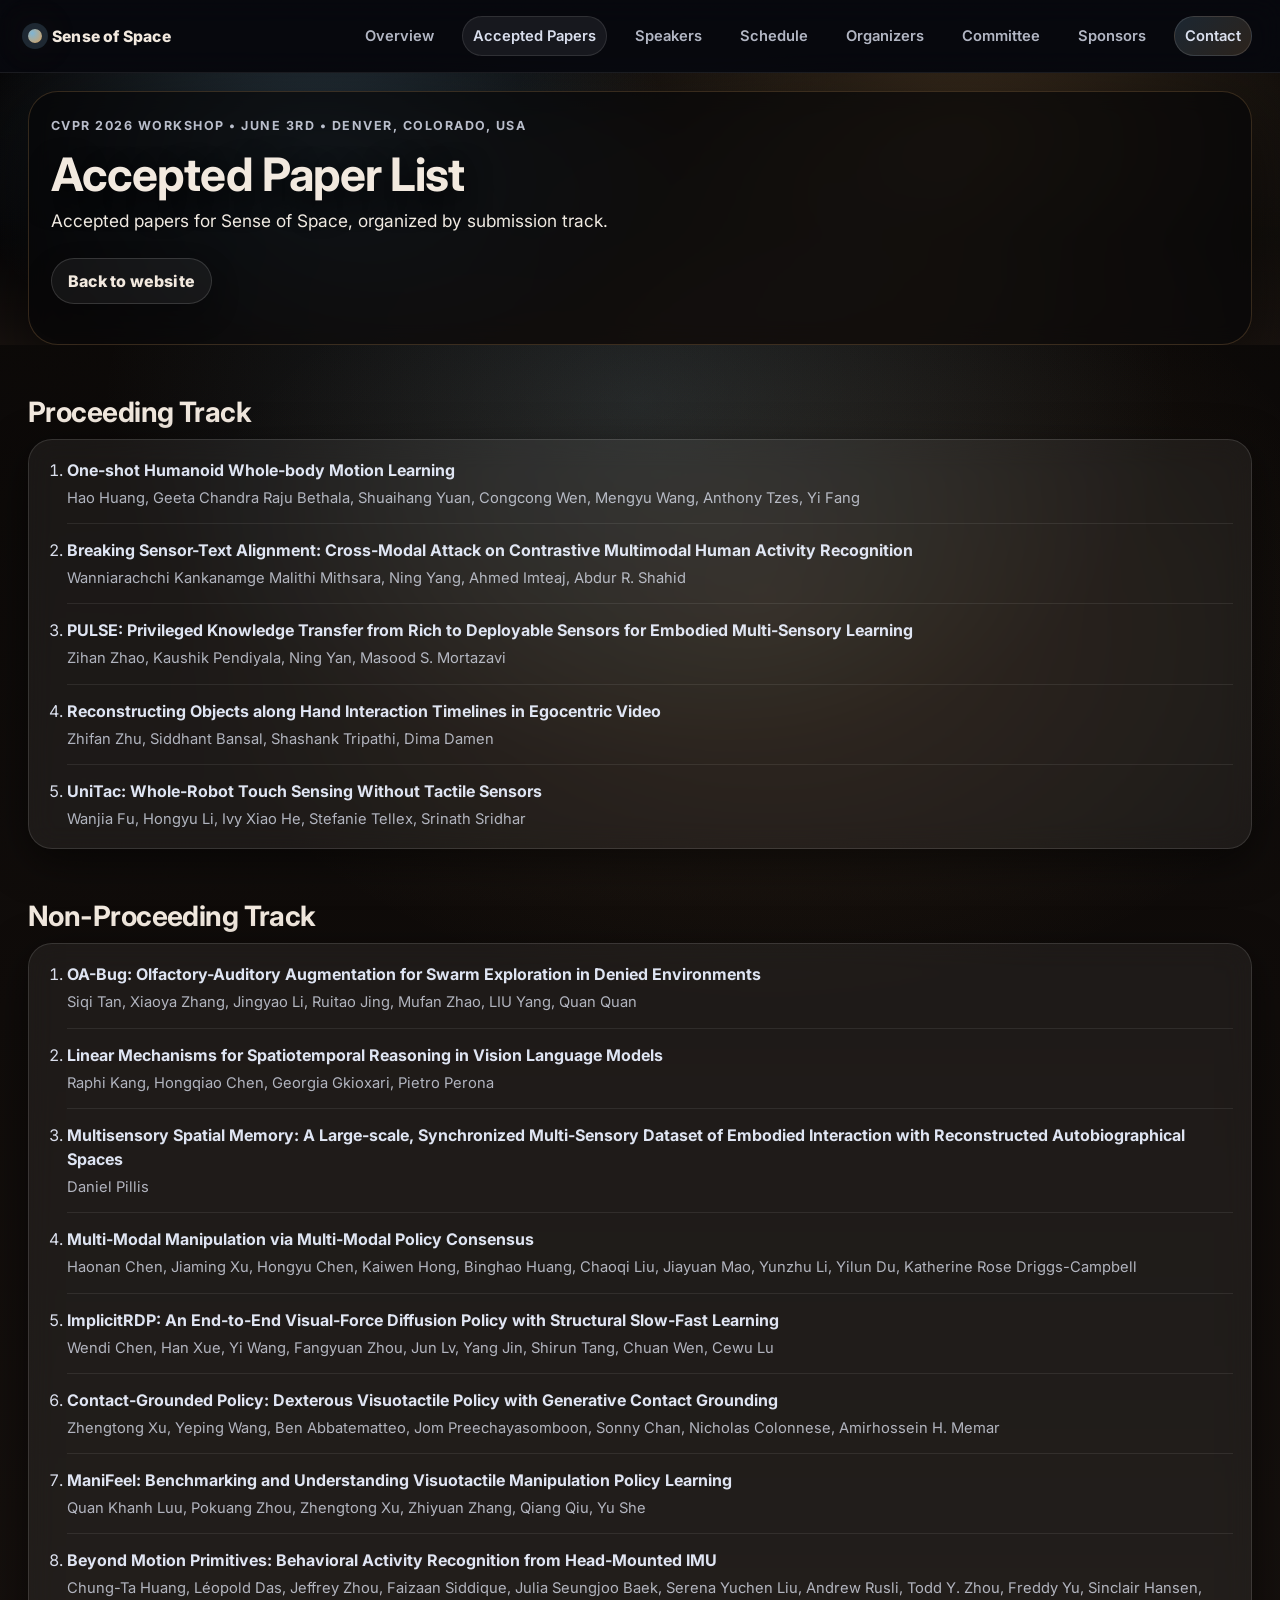
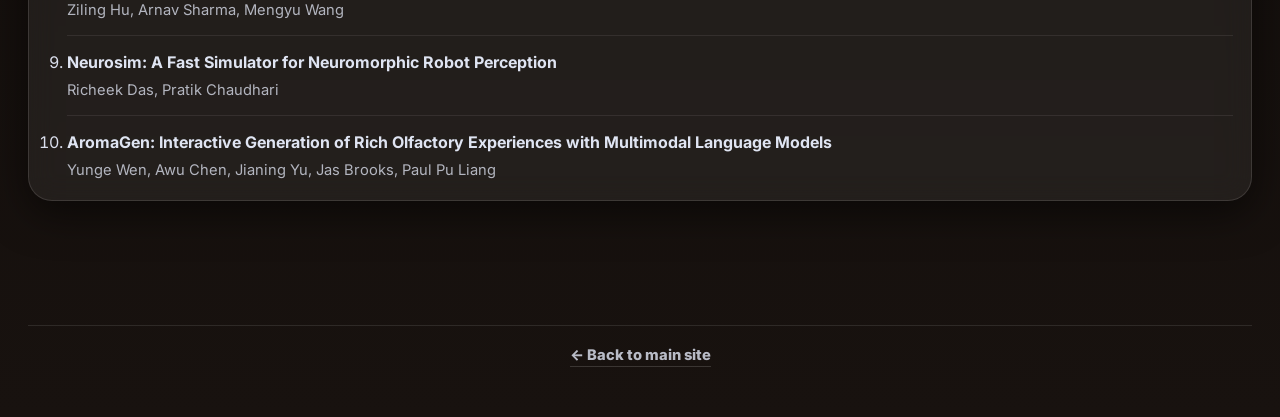
==== accepted-papers.html @ c2455184 "Update keynote; update schedule; update reviewer; update paper list; update sponsor" ====
<!doctype html>
<html lang="en">
<head>
  <meta charset="utf-8" />
  <meta name="viewport" content="width=device-width,initial-scale=1" />
  <title>Accepted Paper List | Sense of Space (CVPR 2026 Workshop)</title>
  <meta name="description" content="Accepted papers for Sense of Space — a CVPR 2026 workshop on multi-sensory modeling for embodied intelligence." />
  <link rel="icon" type="image/svg+xml" href="assets/favicon.svg" />
  <link rel="preconnect" href="https://fonts.googleapis.com">
  <link rel="preconnect" href="https://fonts.gstatic.com" crossorigin>
  <link href="https://fonts.googleapis.com/css2?family=Inter:wght@300;400;600;700;800&display=swap" rel="stylesheet">
  <link rel="stylesheet" href="style.css" />
</head>

<body>
  <div class="bg-grain" aria-hidden="true"></div>

  <header class="topbar">
    <nav class="nav container">
      <a class="brand" href="index.html" aria-label="Back to home">
        <span class="brand-mark" aria-hidden="true"></span>
        <span class="brand-text">Sense of Space</span>
      </a>

      <button class="nav-toggle" aria-label="Open menu" aria-expanded="false">
        <span></span><span></span><span></span>
      </button>

      <div class="nav-links" role="navigation" aria-label="Primary">
        <a href="index.html#abstract">Overview</a>
        <a href="accepted-papers.html" class="active">Accepted Papers</a>
        <a href="index.html#speakers">Speakers</a>
        <a href="index.html#schedule">Schedule</a>
        <a href="index.html#organizers">Organizers</a>
        <a href="index.html#committee">Committee</a>
        <a href="index.html#sponsors">Sponsors</a>
        <a href="index.html#contact" class="pill">Contact</a>
      </div>
    </nav>
  </header>

  <main>
    <section class="hero hero-small" aria-label="Accepted papers hero">
      <div class="hero-bg" aria-hidden="true"></div>
      <div class="hero-glow" aria-hidden="true"></div>

      <div class="container hero-inner">
        <div class="hero-copy">
          <p class="eyebrow">CVPR 2026 Workshop • June 3rd • Denver, Colorado, USA</p>
          <h1>Accepted Paper List</h1>
          <p class="lead">
            Accepted papers for Sense of Space, organized by submission track.
          </p>

          <div class="cta-row">
            <a class="btn ghost" href="index.html">Back to website</a>
          </div>
        </div>
      </div>
    </section>

    <section class="section">
      <div class="container">
        <div class="section-head">
          <h2>Proceeding Track</h2>
        </div>

        <div class="glass reveal">
          <ol class="paper-list">
            <li>
              <div class="paper-title">One-shot Humanoid Whole-body Motion Learning</div>
              <div class="paper-authors">Hao Huang, Geeta Chandra Raju Bethala, Shuaihang Yuan, Congcong Wen, Mengyu Wang, Anthony Tzes, Yi Fang</div>
            </li>
            <li>
              <div class="paper-title">Breaking Sensor-Text Alignment: Cross-Modal Attack on Contrastive Multimodal Human Activity Recognition</div>
              <div class="paper-authors">Wanniarachchi Kankanamge Malithi Mithsara, Ning Yang, Ahmed Imteaj, Abdur R. Shahid</div>
            </li>
            <li>
              <div class="paper-title">PULSE: Privileged Knowledge Transfer from Rich to Deployable Sensors for Embodied Multi-Sensory Learning</div>
              <div class="paper-authors">Zihan Zhao, Kaushik Pendiyala, Ning Yan, Masood S. Mortazavi</div>
            </li>
            <li>
              <div class="paper-title">Reconstructing Objects along Hand Interaction Timelines in Egocentric Video</div>
              <div class="paper-authors">Zhifan Zhu, Siddhant Bansal, Shashank Tripathi, Dima Damen</div>
            </li>
            <li>
              <div class="paper-title">UniTac: Whole-Robot Touch Sensing Without Tactile Sensors</div>
              <div class="paper-authors">Wanjia Fu, Hongyu Li, Ivy Xiao He, Stefanie Tellex, Srinath Sridhar</div>
            </li>
          </ol>
        </div>
      </div>
    </section>

    <section class="section" style="padding-top: 0;">
      <div class="container">
        <div class="section-head">
          <h2>Non-Proceeding Track</h2>
        </div>

        <div class="glass reveal">
          <ol class="paper-list">
            <li>
              <div class="paper-title">OA-Bug: Olfactory-Auditory Augmentation for Swarm Exploration in Denied Environments</div>
              <div class="paper-authors">Siqi Tan, Xiaoya Zhang, Jingyao Li, Ruitao Jing, Mufan Zhao, LIU Yang, Quan Quan</div>
            </li>
            <li>
              <div class="paper-title">Linear Mechanisms for Spatiotemporal Reasoning in Vision Language Models</div>
              <div class="paper-authors">Raphi Kang, Hongqiao Chen, Georgia Gkioxari, Pietro Perona</div>
            </li>
            <li>
              <div class="paper-title">Multisensory Spatial Memory: A Large-scale, Synchronized Multi-Sensory Dataset of Embodied Interaction with Reconstructed Autobiographical Spaces</div>
              <div class="paper-authors">Daniel Pillis</div>
            </li>
            <li>
              <div class="paper-title">Multi-Modal Manipulation via Multi-Modal Policy Consensus</div>
              <div class="paper-authors">Haonan Chen, Jiaming Xu, Hongyu Chen, Kaiwen Hong, Binghao Huang, Chaoqi Liu, Jiayuan Mao, Yunzhu Li, Yilun Du, Katherine Rose Driggs-Campbell</div>
            </li>
            <li>
              <div class="paper-title">ImplicitRDP: An End-to-End Visual-Force Diffusion Policy with Structural Slow-Fast Learning</div>
              <div class="paper-authors">Wendi Chen, Han Xue, Yi Wang, Fangyuan Zhou, Jun Lv, Yang Jin, Shirun Tang, Chuan Wen, Cewu Lu</div>
            </li>
            <li>
              <div class="paper-title">Contact-Grounded Policy: Dexterous Visuotactile Policy with Generative Contact Grounding</div>
              <div class="paper-authors">Zhengtong Xu, Yeping Wang, Ben Abbatematteo, Jom Preechayasomboon, Sonny Chan, Nicholas Colonnese, Amirhossein H. Memar</div>
            </li>
            <li>
              <div class="paper-title">ManiFeel: Benchmarking and Understanding Visuotactile Manipulation Policy Learning</div>
              <div class="paper-authors">Quan Khanh Luu, Pokuang Zhou, Zhengtong Xu, Zhiyuan Zhang, Qiang Qiu, Yu She</div>
            </li>
            <li>
              <div class="paper-title">Beyond Motion Primitives: Behavioral Activity Recognition from Head-Mounted IMU</div>
              <div class="paper-authors">Chung-Ta Huang, Léopold Das, Jeffrey Zhou, Faizaan Siddique, Julia Seungjoo Baek, Serena Yuchen Liu, Andrew Rusli, Todd Y. Zhou, Freddy Yu, Sinclair Hansen, Ziling Hu, Arnav Sharma, Mengyu Wang</div>
            </li>
            <li>
              <div class="paper-title">Neurosim: A Fast Simulator for Neuromorphic Robot Perception</div>
              <div class="paper-authors">Richeek Das, Pratik Chaudhari</div>
            </li>
            <li>
              <div class="paper-title">AromaGen: Interactive Generation of Rich Olfactory Experiences with Multimodal Language Models</div>
              <div class="paper-authors">Yunge Wen, Awu Chen, Jianing Yu, Jas Brooks, Paul Pu Liang</div>
            </li>
          </ol>
        </div>
      </div>
    </section>

    <section class="section">
      <div class="container">
        <div class="footer muted">
          <a class="mini-link" href="index.html">← Back to main site</a>
        </div>
      </div>
    </section>
  </main>

  <script src="script.js"></script>
</body>
</html>
---- style.css ----
:root{
  --bg0:#080605;
  --bg1:#18120f;
  --card:rgba(217,190,173,0.08);
  --card2:rgba(217,190,173,0.12);
  --stroke:rgba(217,190,173,0.16);
  --text:#f2e9df;
  --muted:#c6b2a1;
  --muted2:#a08774;
  --cyan:#7eb5d5;   /* steel-blue glow */
  --violet:#d6a15f; /* brass-gold */
  --pink:#c88e67;   /* copper */
  --shadow: 0 20px 70px rgba(0,0,0,0.62);
  --shadow2: 0 12px 40px rgba(0,0,0,0.52);
  --radius: 24px;
  --maxw: min(1200px, 96vw);
}

*{ box-sizing:border-box; }
html{ scroll-behavior:smooth; }
body{
  margin:0;
  font-family: Inter, ui-sans-serif, system-ui, -apple-system, Segoe UI, Roboto, Helvetica, Arial, "Apple Color Emoji","Segoe UI Emoji";
  color:var(--text);
  background: radial-gradient(1200px 800px at var(--mx, 50%) var(--my, 20%), rgba(126,181,213,0.14), transparent 45%),
              radial-gradient(1200px 800px at calc(var(--mx, 50%) + 10%) calc(var(--my, 20%) + 10%), rgba(214,161,95,0.12), transparent 50%),
              linear-gradient(180deg, var(--bg0), var(--bg1));
  overflow-x:hidden;
}

code{
  font-family: ui-monospace, SFMono-Regular, Menlo, Monaco, Consolas, "Liberation Mono", "Courier New", monospace;
  font-size: 0.95em;
  color: #c7d2fe;
}

a{ color:inherit; text-decoration:none; }
a:hover{ text-decoration:none; }

.container{
  max-width:min(1244px, calc(96vw + 44px));
  width:100%;
  margin:0 auto;
  padding: 0 10px;
  box-sizing: border-box;
}

.bg-grain{
  pointer-events:none;
  position:fixed;
  inset:0;
  opacity:0.14;
  mix-blend-mode: overlay;
  background-image:
    url("data:image/svg+xml,%3Csvg xmlns='http://www.w3.org/2000/svg' width='260' height='260'%3E%3Cfilter id='n'%3E%3CfeTurbulence type='fractalNoise' baseFrequency='.8' numOctaves='3' stitchTiles='stitch'/%3E%3C/filter%3E%3Crect width='260' height='260' filter='url(%23n)' opacity='.55'/%3E%3C/svg%3E");
  background-size: 260px 260px;
  z-index:0;
}

.topbar{
  position:sticky;
  top:0;
  z-index:50;
  backdrop-filter: blur(14px);
  -webkit-backdrop-filter: blur(14px);
  background: rgba(7,10,21,0.55);
  border-bottom:1px solid rgba(255,255,255,0.08);
}

.nav{
  display:flex;
  align-items:center;
  justify-content:space-between;
  height: 72px;
  gap: 16px;
}

.brand{
  display:flex;
  align-items:center;
  gap:10px;
  font-weight: 800;
  letter-spacing: 0.2px;
}

.brand-mark{
  width: 14px;
  height: 14px;
  border-radius: 999px;
  background: radial-gradient(circle at 30% 30%, var(--cyan), var(--violet));
  box-shadow: 0 0 0 6px rgba(126,181,213,0.18), 0 0 40px rgba(214,161,95,0.26);
}

.brand-text{
  font-size: 0.98rem;
}

.nav-links{
  display:flex;
  align-items:center;
  gap: 18px;
  font-weight: 600;
  font-size: 0.92rem;
  color: rgba(234,240,255,0.92);
}

.nav-links a{
  opacity:0.82;
  transition: opacity .2s ease, transform .2s ease;
  padding: 10px 10px;
  border-radius: 999px;
}

.nav-links a:hover{ opacity:1; transform: translateY(-1px); }

.nav-links a.active{
  opacity:1;
  background: rgba(255,255,255,0.07);
  border: 1px solid rgba(255,255,255,0.10);
}

.pill{
  background: linear-gradient(135deg, rgba(126,181,213,0.18), rgba(214,161,95,0.18));
  border: 1px solid rgba(255,255,255,0.12);
  opacity:1 !important;
}

.nav-toggle{
  display:none;
  width: 44px;
  height: 44px;
  border-radius: 14px;
  border: 1px solid rgba(255,255,255,0.10);
  background: rgba(255,255,255,0.05);
  backdrop-filter: blur(12px);
  -webkit-backdrop-filter: blur(12px);
  cursor:pointer;
  position:relative;
}
.nav-toggle span{
  position:absolute;
  left: 12px;
  right: 12px;
  height: 2px;
  background: rgba(234,240,255,0.85);
  border-radius: 2px;
  transition: transform .25s ease, top .25s ease, opacity .2s ease;
}
.nav-toggle span:nth-child(1){ top: 15px; }
.nav-toggle span:nth-child(2){ top: 21px; }
.nav-toggle span:nth-child(3){ top: 27px; }

.nav-open .nav-toggle span:nth-child(1){ top: 21px; transform: rotate(45deg); }
.nav-open .nav-toggle span:nth-child(2){ opacity:0; }
.nav-open .nav-toggle span:nth-child(3){ top: 21px; transform: rotate(-45deg); }

.hero{
  position:relative;
  display:flex;
  flex-direction:column;
  justify-content:flex-start;
  padding: 18px 0 0;
  overflow:hidden;
  z-index:1;
}

/*
  Teaser logic (rewritten):
  - Backdrop: blurred "cover" so the hero feels full-screen.
  - Foreground: contain so the FULL image is always visible (no cropping).
*/
.hero-backdrop{
  position:absolute;
  inset:-28px;
  background-image: url("assets/teaser.webp");
  background-size: cover;
  background-repeat: no-repeat;
  background-position: center;
  transform: scale(0.54);
  filter: blur(28px) saturate(1.06) contrast(1.06) brightness(0.72);
  opacity: 0.62;
  z-index:-4;
}

.hero::after{
  content:"";
  position:absolute;
  inset:0;
  background:
    linear-gradient(180deg, rgba(6,6,8,0.55), rgba(6,6,8,0.72) 60%, var(--bg1) 100%);
  z-index:-3;
}

.hero-glow{
  position:absolute;
  inset:0;
  background:
    radial-gradient(650px 420px at 25% 30%, rgba(126,181,213,0.30), transparent 55%),
    radial-gradient(750px 520px at 75% 25%, rgba(214,161,95,0.26), transparent 60%),
    radial-gradient(900px 650px at 50% 110%, rgba(200,142,103,0.16), transparent 50%);
  z-index:-2;
}

.hero-stage{
  flex: 0 1 auto;
  display:flex;
  align-items:flex-start;
  justify-content:center;
  padding: 0px 0 0px;
}

.hero-teaser{
  width: min(1200px, 96vw);
  height: auto;
  max-height: calc(100vh - 72px - 220px);
  object-fit: contain;
  display:block;
  border-radius: 18px;
  box-shadow:
    0 26px 84px rgba(0,0,0,0.55),
    0 0 0 1px rgba(255,255,255,0.10);
}

.hero-panel{
  flex: 0 0 auto;
  padding: 10px 10px;
}

.hero-copy{
  width:100%;
  margin: 0 auto;
  background: rgba(6,6,8,0.72);
  border: 1px solid rgba(214,161,95,0.22);
  border-radius: calc(var(--radius) + 6px);
  padding: 22px 22px;
  box-shadow: 0 24px 80px rgba(0,0,0,0.65);
  backdrop-filter: blur(10px);
  -webkit-backdrop-filter: blur(10px);
}

.hero-copy h1{ text-shadow: 0 10px 28px rgba(0,0,0,0.85); }
.hero-copy .lead{ color: rgba(245,239,231,0.98); }
.hero-copy .micro{ color: rgba(198,178,161,0.92); }

@media (max-width: 720px){
  .hero{ padding: 14px 0 22px; }
  .hero-teaser{
    height: auto;
    max-height: calc(100vh - 72px - 260px);
    border-radius: 14px;
  }
  .hero-copy{ padding: 18px 16px; }
}


.eyebrow{
  display:inline-flex;
  align-items:center;
  gap:10px;
  font-weight: 700;
  letter-spacing: 0.12em;
  text-transform: uppercase;
  font-size: 0.78rem;
  color: rgba(234,240,255,0.78);
  margin: 0 0 14px;
}
h1{
  margin:0 0 8px;
  font-size: clamp(2.1rem, 3.6vw, 3.2rem);
  line-height: 1.06;
  letter-spacing:-0.02em;
}
.subtitle{
  margin:0 0 14px;
  font-size: clamp(0.95rem, 1.8vw, 1.1rem);
  color: rgba(234,240,255,0.75);
  font-weight: 400;
  letter-spacing: 0.02em;
}
.lead{
  font-size: 1.08rem;
  line-height: 1.65;
  color: rgba(234,240,255,0.90);
  max-width: 100ch;
}
.lead strong{
  color: #ffffff;
  text-shadow: 0 0 30px rgba(126,181,213,0.18);
}

.cta-row{
  display:flex;
  gap: 12px;
  flex-wrap: wrap;
  margin: 22px 0 18px;
}

.btn{
  display:inline-flex;
  align-items:center;
  justify-content:center;
  padding: 12px 16px;
  border-radius: 999px;
  font-weight: 800;
  letter-spacing: 0.2px;
  border: 1px solid rgba(255,255,255,0.14);
  box-shadow: 0 12px 28px rgba(0,0,0,0.25);
  transition: transform .18s ease, box-shadow .18s ease, background .18s ease;
}
.btn:hover{ transform: translateY(-1px); box-shadow: 0 16px 40px rgba(0,0,0,0.32); }
.btn.primary{
  background: linear-gradient(135deg, rgba(126,181,213,0.24), rgba(214,161,95,0.22));
}
.btn.ghost{
  background: rgba(255,255,255,0.05);
}

.facts{
  display:grid;
  grid-template-columns: repeat(4, minmax(0,1fr));
  gap: 12px;
  margin-top: 18px;
}
.hero-facts{
  grid-template-columns: repeat(3, minmax(0,1fr));
  margin: 0 0 18px;
  max-width: 720px;
}
.fact{
  background: rgba(255,255,255,0.05);
  border: 1px solid rgba(255,255,255,0.10);
  border-radius: 18px;
  padding: 12px 12px;
  box-shadow: var(--shadow2);
}
.fact-k{
  font-size: 1.05rem;
  font-weight: 900;
}
.fact-v{
  font-size: 0.82rem;
  color: rgba(234,240,255,0.78);
  margin-top: 4px;
}

.hero-card{
  background: linear-gradient(180deg, rgba(255,255,255,0.08), rgba(255,255,255,0.05));
  border: 1px solid rgba(255,255,255,0.12);
  border-radius: var(--radius);
  padding: 18px 18px;
  box-shadow: var(--shadow);
  backdrop-filter: blur(14px);
  -webkit-backdrop-filter: blur(14px);
}
.hero-card h2{
  margin: 2px 0 10px;
  font-size: 1.2rem;
  letter-spacing:-0.01em;
}
.hero-card p{ margin: 0 0 12px; }

.checklist{
  list-style:none;
  padding:0;
  margin: 14px 0 16px;
  display:grid;
  gap: 10px;
}
.checklist li{
  position:relative;
  padding-left: 26px;
  color: rgba(234,240,255,0.88);
  line-height: 1.5;
}
.checklist li::before{
  content:"";
  position:absolute;
  left:0;
  top: 0.35em;
  width: 14px;
  height: 14px;
  border-radius: 6px;
  background: radial-gradient(circle at 30% 30%, var(--cyan), var(--violet));
  box-shadow: 0 0 0 5px rgba(126,181,213,0.14);
}

.paper-list{
  margin: 0;
  padding: 0 0 0 1.25rem;
}
.paper-list li{
  padding: 14px 0;
  border-bottom: 1px solid rgba(255,255,255,0.08);
  line-height: 1.5;
  color: rgba(234,240,255,0.92);
}
.paper-title{
  font-weight: 700;
  color: rgba(234,240,255,0.95);
}
.paper-authors{
  margin-top: 6px;
  font-size: 0.92rem;
  color: rgba(234,240,255,0.72);
  line-height: 1.45;
}
.paper-list li:last-child{
  border-bottom: 0;
  padding-bottom: 0;
}
.paper-list li:first-child{
  padding-top: 0;
}

.card-row{
  display:flex;
  gap: 14px;
  flex-wrap: wrap;
}
.mini-link{
  color: rgba(234,240,255,0.90);
  font-weight: 800;
  opacity:0.85;
  border-bottom: 1px solid rgba(255,255,255,0.18);
  padding-bottom: 2px;
}
.mini-link:hover{ opacity:1; }

.micro{
  margin-top: 14px;
  font-size: 0.88rem;
}
.muted{ color: var(--muted); }

.section{
  padding: 50px 0;
  position:relative;
  z-index:2;
}
.section:first-of-type{
  padding-top: 0px;
}
.section-head{
  display:flex;
  align-items:flex-end;
  justify-content:space-between;
  gap: 18px;
  margin-bottom: 10px;
}
.section-head h2{
  margin:0;
  font-size: 1.75rem;
  letter-spacing:-0.02em;
}
.section-head p{
  margin:0;
  max-width: 65ch;
  line-height: 1.6;
}

.grid-2{
  display:grid;
  grid-template-columns: 1fr 1fr;
  gap: 18px;
}

.grid-1{
  display:grid;
  grid-template-columns: 1fr;
  gap: 18px;
  width:100%;
  margin: 0 auto;
}

.glass{
  background: rgba(255,255,255,0.06);
  border: 1px solid rgba(255,255,255,0.12);
  border-radius: var(--radius);
  padding: 18px 18px;
  box-shadow: var(--shadow2);
  backdrop-filter: blur(14px);
  -webkit-backdrop-filter: blur(14px);
}

h3{
  margin: 2px 0 10px;
  font-size: 1.18rem;
  letter-spacing: -0.01em;
}
p{ margin: 0.5rem 0; line-height: 1.7; color: rgba(234,240,255,0.90); }

.bullets{
  margin: 10px 0 0;
  padding-left: 18px;
  color: rgba(234,240,255,0.90);
}
.bullets li{ margin: 10px 0; line-height: 1.55; }

.callout{
  margin-top: 14px;
  padding: 14px 14px;
  border-radius: var(--radius2);
  border: 1px solid rgba(255,255,255,0.12);
  background: linear-gradient(135deg, rgba(126,181,213,0.09), rgba(214,161,95,0.09));
}
.callout-title{
  font-weight: 900;
  letter-spacing:-0.01em;
}
.callout-body{ margin-top: 6px; color: rgba(234,240,255,0.88); line-height: 1.6; }

.announcement-box{
  background: linear-gradient(135deg, rgba(126,181,213,0.12), rgba(214,161,95,0.12));
  border: 1px solid rgba(255,255,255,0.18);
  border-radius: var(--radius);
  padding: 24px 28px;
  box-shadow: var(--shadow2);
  text-align: left;
}
.announcement-title{
  margin: 0 0 12px 0;
  font-size: 1.5rem;
  font-weight: 700;
  letter-spacing: -0.02em;
  color: var(--text);
  text-align: left;
}
.announcement-box .checklist li strong{
  color: var(--cyan);
  font-weight: 600;
}
.announcement-box .checklist li a{
  color: var(--cyan);
  text-decoration: underline;
  text-decoration-color: rgba(126,181,213,0.4);
  transition: text-decoration-color .2s ease;
}
.announcement-box .checklist li a:hover{
  text-decoration-color: var(--cyan);
}

.speaker-grid-wrap{
  display: flex;
  flex-direction: column;
  align-items: center;
  gap: 16px;
}
.speaker-grid{
  display: flex;
  flex-wrap: wrap;
  justify-content: center;
  gap: 16px;
  width: 100%;
}
.speaker-grid.speaker-grid-5{
  display: grid;
  grid-template-columns: repeat(5, 172px);
  justify-content: center;
  width: auto;
  max-width: 100%;
}
.person-card{
  background: rgba(255,255,255,0.06);
  border: 1px solid rgba(255,255,255,0.12);
  border-radius: var(--radius);
  padding: 16px 14px;
  box-shadow: var(--shadow2);
  transition: transform .2s ease, border-color .2s ease;
}
.person-card:hover{
  transform: translateY(-2px);
  border-color: rgba(126,181,213,0.22);
}

.avatar-wrap{ display:flex; justify-content:center; }
.avatar{
  width: 160px;
  height: 160px;
  object-fit: cover;
  border-radius: 999px;
  border: 1px solid rgba(255,255,255,0.14);
  box-shadow: 0 18px 50px rgba(0,0,0,0.35);
  background: rgba(255,255,255,0.05);
}

.speaker-grid .person-card{
  display: flex;
  flex-direction: column;
  align-items: center;
  justify-content: flex-start;
  width: 172px;
  min-height: 232px;
  box-sizing: border-box;
}
.speaker-grid .avatar-wrap{
  width: 148px;
  height: 148px;
  flex-shrink: 0;
  overflow: hidden;
  border-radius: 999px;
  border: 1px solid rgba(255,255,255,0.14);
  box-shadow: 0 18px 50px rgba(0,0,0,0.35);
  background: rgba(255,255,255,0.05);
}
.speaker-grid .avatar{
  width: 100%;
  height: 100%;
  max-width: none;
  border: 0;
  box-shadow: none;
  border-radius: 0;
  object-fit: cover;
  object-position: center 22%;
}
.speaker-grid .person-meta{
  margin-top: 10px;
  width: 100%;
  min-height: 2.8em;
  display: flex;
  align-items: flex-start;
  justify-content: center;
}
.speaker-grid .person-meta h3{
  margin: 0;
  font-size: 1rem;
  line-height: 1.35;
}

.person-meta{
  margin-top: 10px;
  text-align:center;
}
.person-meta h3{ margin: 6px 0 6px; font-size: 1.05rem; }
.person-meta .tag{
  margin: 8px 0 0;
  display:inline-flex;
  padding: 7px 10px;
  border-radius: 999px;
  border: 1px solid rgba(255,255,255,0.12);
  background: rgba(255,255,255,0.04);
  font-weight: 700;
  font-size: 0.82rem;
  color: rgba(234,240,255,0.86);
}

.table-wrap{
  overflow:auto;
  border-radius: 18px;
  border: 1px solid rgba(255,255,255,0.10);
  background: rgba(0,0,0,0.18);
}
table{
  width:100%;
  border-collapse: collapse;
}
th, td{
  text-align:left;
  padding: 14px 14px;
  border-bottom: 1px solid rgba(255,255,255,0.08);
  vertical-align: top;
}
th{
  font-size: 0.85rem;
  letter-spacing: 0.08em;
  text-transform: uppercase;
  color: rgba(234,240,255,0.78);
  background: rgba(255,255,255,0.03);
}
td.time{ white-space: nowrap; font-weight: 900; color: rgba(234,240,255,0.90); }
td.item{ font-weight: 800; color: rgba(234,240,255,0.92); vertical-align: middle; }
.schedule-item{
  display: grid;
  grid-template-columns: 34px 1fr;
  gap: 10px;
  align-items: center;
  width: 100%;
}
.schedule-avatar{
  width: 34px;
  height: 34px;
  border-radius: 999px;
  object-fit: cover;
  object-position: center 22%;
  flex-shrink: 0;
  border: 1px solid rgba(255,255,255,0.14);
  background: rgba(255,255,255,0.05);
  grid-row: 1;
  grid-column: 1;
}
.schedule-name{
  font-weight: 800;
  grid-row: 1;
  grid-column: 2;
  white-space: nowrap;
}
.schedule-note{
  white-space: nowrap;
  vertical-align: middle;
}
.schedule-panel{
  display: inline-flex;
  align-items: center;
  gap: 12px;
  flex-wrap: wrap;
}
.schedule-panel-avatars{
  display: inline-flex;
  align-items: center;
  gap: 6px;
}
td.desc{ font-size: 0.95rem; }
table.mini th, table.mini td{ padding: 12px 12px; }

.organizer-grid{
  display:grid;
  grid-template-columns: repeat(7, minmax(0,1fr));
  gap: 14px;
  align-items: stretch;
}
.org-card{
  text-align:center;
  background: rgba(255,255,255,0.06);
  border: 1px solid rgba(255,255,255,0.12);
  border-radius: var(--radius);
  padding: 14px 12px;
  box-shadow: var(--shadow2);
}
.org-card h4{ margin: 10px 0 6px; font-size: 0.98rem; }
.org-card p{ margin: 6px 0 0; font-size: 0.88rem; color: var(--muted); }
.org-avatar{ 
  width: 130px; 
  height: 130px; 
  object-fit: cover;
  border-radius: 999px;
}

.committee-grid{
  display: grid;
  grid-template-columns: repeat(7, minmax(0, 1fr));
  gap: 12px;
}
.committee-name{
  text-align: center;
  padding: 12px 10px;
  background: rgba(255,255,255,0.06);
  border: 1px solid rgba(255,255,255,0.12);
  border-radius: var(--radius);
  box-shadow: var(--shadow2);
  font-weight: 700;
  font-size: 0.95rem;
  color: rgba(234,240,255,0.92);
}


.sponsor-row{
  display:flex;
  justify-content:center;
  align-items:center;
  gap: 40px;
  flex-wrap: wrap;
}
.sponsor-link{
  display:block;
  transition: transform .2s ease, opacity .2s ease;
}
.sponsor-link:hover{
  transform: translateY(-2px);
  opacity: 0.9;
}
.sponsor-logo{
  width:auto;
  height:180px;
  max-width:100%;
  object-fit: contain;
  border-radius: 24px;
  border: 1px solid rgba(255,255,255,0.12);
  background: rgba(255,255,255,0.04);
  box-shadow: var(--shadow2);
  padding: 14px;
  display:block;
}

.link-grid{
  display:grid;
  grid-template-columns: repeat(2, minmax(0,1fr));
  gap: 12px;
  margin-top: 10px;
}
.link-tile{
  border-radius: 18px;
  border: 1px solid rgba(255,255,255,0.12);
  background: rgba(255,255,255,0.05);
  padding: 14px 14px;
  box-shadow: 0 10px 26px rgba(0,0,0,0.25);
  transition: transform .18s ease, border-color .18s ease;
}
.link-tile:hover{ transform: translateY(-1px); border-color: rgba(214,161,95,0.20); }
.lt-title{ font-weight: 900; margin-bottom: 6px; }
.lt-sub{ font-size: 0.92rem; color: var(--muted); line-height: 1.5; }

.footer{
  display:flex;
  flex-wrap: wrap;
  gap: 10px;
  align-items:center;
  justify-content:center;
  margin-top: 24px;
  padding-top: 20px;
  border-top: 1px solid rgba(255,255,255,0.10);
  font-size: 0.92rem;
  color: var(--muted2);
}
.footer .dot{ opacity: 0.65; }

.big{ font-size: 1.02rem; }
.steps{
  display:grid;
  grid-template-columns: repeat(4, minmax(0,1fr));
  gap: 14px;
}
.step{
  display:flex;
  gap: 12px;
  align-items:flex-start;
  padding: 14px 14px;
  border-radius: 18px;
  border: 1px solid rgba(255,255,255,0.10);
  background: rgba(255,255,255,0.04);
}
.step-n{
  width: 34px;
  height: 34px;
  border-radius: 999px;
  display:flex;
  align-items:center;
  justify-content:center;
  font-weight: 900;
  background: radial-gradient(circle at 30% 30%, rgba(126,181,213,0.30), rgba(214,161,95,0.18));
  border: 1px solid rgba(255,255,255,0.14);
}
.step-t{ font-weight: 900; margin-bottom: 6px; }

.reveal{
  opacity:0;
  transform: translateY(12px);
  transition: opacity .65s ease, transform .65s ease;
}
.reveal.in{
  opacity:1;
  transform: translateY(0);
}

/* Responsive */
@media (max-width: 980px){
  .hero-inner{ grid-template-columns: 1fr; }
  .facts{ grid-template-columns: repeat(2, minmax(0,1fr)); }
  .hero-facts{ grid-template-columns: 1fr; }
  .grid-2{ grid-template-columns: 1fr; }
  .speaker-grid.speaker-grid-5{
    grid-template-columns: repeat(3, minmax(0, 172px));
    width: 100%;
  }
  .speaker-grid .person-card{
    width: 100%;
    max-width: 172px;
  }
  .organizer-grid{ grid-template-columns: repeat(4, minmax(0,1fr)); }
  .committee-grid{ grid-template-columns: repeat(4, minmax(0, 1fr)); }
  .steps{ grid-template-columns: repeat(2, minmax(0,1fr)); }
}

@media (max-width: 720px){
  .nav-toggle{ display:block; }
  .nav-links{
    position: fixed;
    top: 72px;
    right: 14px;
    left: 14px;
    display:none;
    flex-direction: column;
    gap: 8px;
    padding: 14px 14px;
    border-radius: 22px;
    border: 1px solid rgba(255,255,255,0.12);
    background: rgba(7,10,21,0.78);
    box-shadow: var(--shadow2);
  }
  .nav-open .nav-links{ display:flex; }
  .nav-links a{ width:100%; text-align:center; }
  .speaker-grid.speaker-grid-5{
    grid-template-columns: repeat(2, minmax(0, 172px));
  }
  .speaker-grid .person-card{
    width: 100%;
    max-width: 172px;
  }
  .organizer-grid{ grid-template-columns: repeat(3, minmax(0,1fr)); }
  .committee-grid{ grid-template-columns: repeat(2, minmax(0, 1fr)); }
  .sponsor-row{ grid-template-columns: 1fr; }
  .link-grid{ grid-template-columns: 1fr; }
  .steps{ grid-template-columns: 1fr; }
}
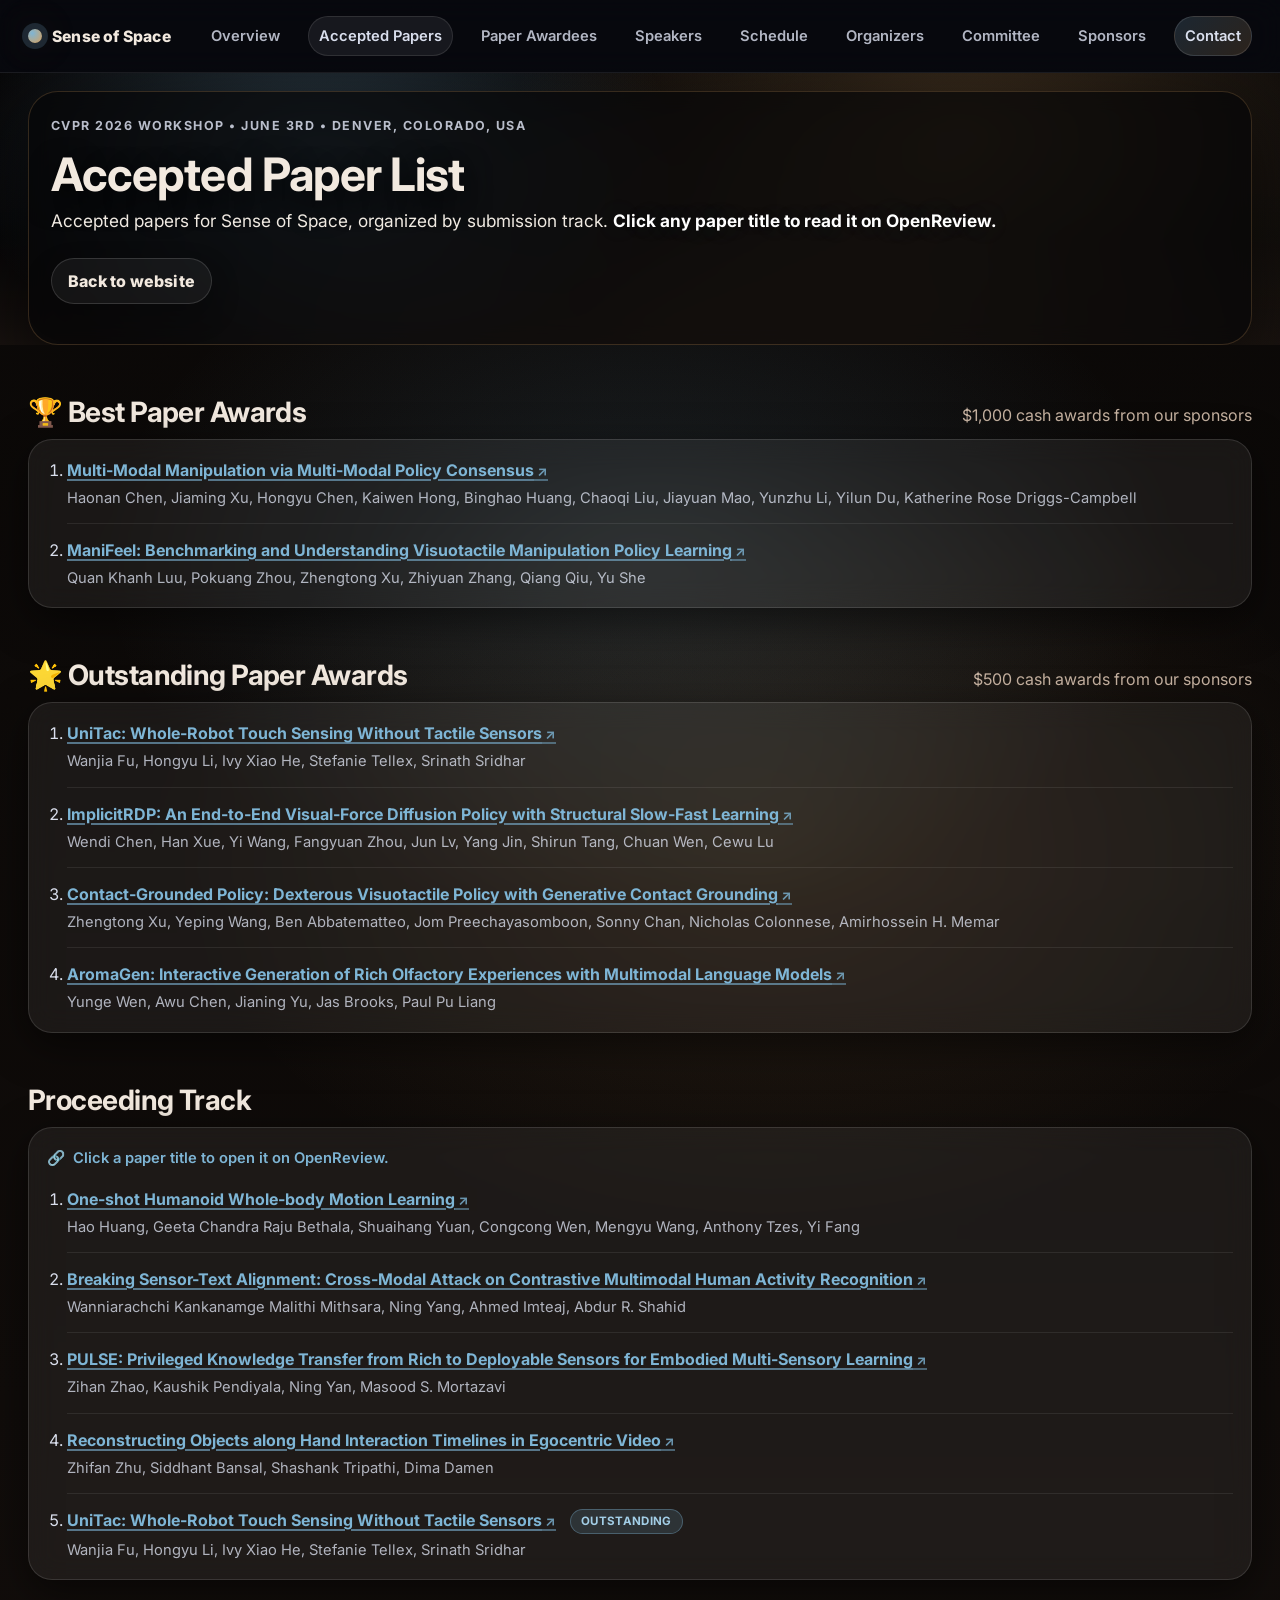
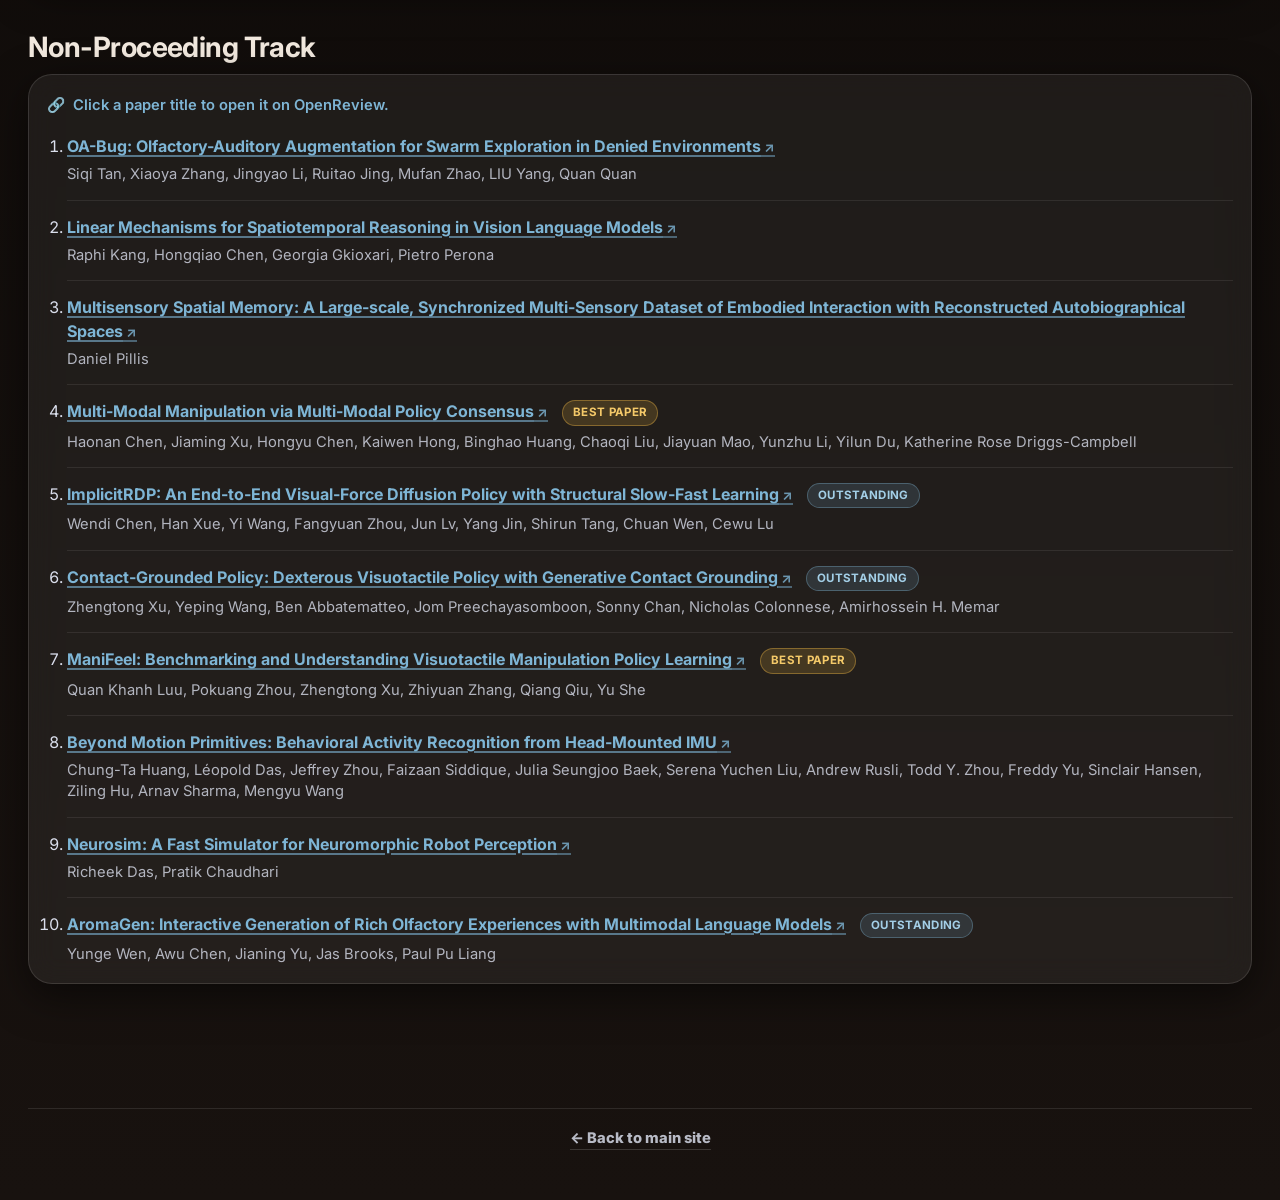
==== commit c30458c6: "after workshop" ====
--- a/accepted-papers.html
+++ b/accepted-papers.html
@@ -29,6 +29,7 @@
       <div class="nav-links" role="navigation" aria-label="Primary">
         <a href="index.html#abstract">Overview</a>
         <a href="accepted-papers.html" class="active">Accepted Papers</a>
+        <a href="accepted-papers.html#awards">Paper Awardees</a>
         <a href="index.html#speakers">Speakers</a>
         <a href="index.html#schedule">Schedule</a>
         <a href="index.html#organizers">Organizers</a>
@@ -50,6 +51,7 @@
           <h1>Accepted Paper List</h1>
           <p class="lead">
             Accepted papers for Sense of Space, organized by submission track.
+            <strong>Click any paper title to read it on OpenReview.</strong>
           </p>
 
           <div class="cta-row">
@@ -59,32 +61,85 @@
       </div>
     </section>
 
-    <section class="section">
+    <section class="section" id="awards">
+      <div class="container">
+        <div class="section-head">
+          <h2>🏆 Best Paper Awards</h2>
+          <p class="muted">$1,000 cash awards from our sponsors</p>
+        </div>
+
+        <div class="glass reveal">
+          <ol class="paper-list">
+            <li>
+              <div class="paper-title"><a class="paper-link" href="https://openreview.net/forum?id=vf54SEjOMo" target="_blank" rel="noopener noreferrer">Multi-Modal Manipulation via Multi-Modal Policy Consensus</a></div>
+              <div class="paper-authors">Haonan Chen, Jiaming Xu, Hongyu Chen, Kaiwen Hong, Binghao Huang, Chaoqi Liu, Jiayuan Mao, Yunzhu Li, Yilun Du, Katherine Rose Driggs-Campbell</div>
+            </li>
+            <li>
+              <div class="paper-title"><a class="paper-link" href="https://openreview.net/forum?id=f6eOLa6gOO" target="_blank" rel="noopener noreferrer">ManiFeel: Benchmarking and Understanding Visuotactile Manipulation Policy Learning</a></div>
+              <div class="paper-authors">Quan Khanh Luu, Pokuang Zhou, Zhengtong Xu, Zhiyuan Zhang, Qiang Qiu, Yu She</div>
+            </li>
+          </ol>
+        </div>
+      </div>
+    </section>
+
+    <section class="section" style="padding-top: 0;">
+      <div class="container">
+        <div class="section-head">
+          <h2>🌟 Outstanding Paper Awards</h2>
+          <p class="muted">$500 cash awards from our sponsors</p>
+        </div>
+
+        <div class="glass reveal">
+          <ol class="paper-list">
+            <li>
+              <div class="paper-title"><a class="paper-link" href="https://openreview.net/forum?id=UUFzZWd0N8" target="_blank" rel="noopener noreferrer">UniTac: Whole-Robot Touch Sensing Without Tactile Sensors</a></div>
+              <div class="paper-authors">Wanjia Fu, Hongyu Li, Ivy Xiao He, Stefanie Tellex, Srinath Sridhar</div>
+            </li>
+            <li>
+              <div class="paper-title"><a class="paper-link" href="https://openreview.net/forum?id=nWHC4zi800" target="_blank" rel="noopener noreferrer">ImplicitRDP: An End-to-End Visual-Force Diffusion Policy with Structural Slow-Fast Learning</a></div>
+              <div class="paper-authors">Wendi Chen, Han Xue, Yi Wang, Fangyuan Zhou, Jun Lv, Yang Jin, Shirun Tang, Chuan Wen, Cewu Lu</div>
+            </li>
+            <li>
+              <div class="paper-title"><a class="paper-link" href="https://openreview.net/forum?id=xTf2W00n95" target="_blank" rel="noopener noreferrer">Contact-Grounded Policy: Dexterous Visuotactile Policy with Generative Contact Grounding</a></div>
+              <div class="paper-authors">Zhengtong Xu, Yeping Wang, Ben Abbatematteo, Jom Preechayasomboon, Sonny Chan, Nicholas Colonnese, Amirhossein H. Memar</div>
+            </li>
+            <li>
+              <div class="paper-title"><a class="paper-link" href="https://openreview.net/forum?id=OQDOHXAJtn" target="_blank" rel="noopener noreferrer">AromaGen: Interactive Generation of Rich Olfactory Experiences with Multimodal Language Models</a></div>
+              <div class="paper-authors">Yunge Wen, Awu Chen, Jianing Yu, Jas Brooks, Paul Pu Liang</div>
+            </li>
+          </ol>
+        </div>
+      </div>
+    </section>
+
+    <section class="section" style="padding-top: 0;">
       <div class="container">
         <div class="section-head">
           <h2>Proceeding Track</h2>
         </div>
 
         <div class="glass reveal">
-          <ol class="paper-list">
-            <li>
-              <div class="paper-title">One-shot Humanoid Whole-body Motion Learning</div>
+          <p class="paper-list-hint">Click a paper title to open it on OpenReview.</p>
+          <ol class="paper-list">
+            <li>
+              <div class="paper-title"><a class="paper-link" href="https://openreview.net/forum?id=1quofDNaOM" target="_blank" rel="noopener noreferrer">One-shot Humanoid Whole-body Motion Learning</a></div>
               <div class="paper-authors">Hao Huang, Geeta Chandra Raju Bethala, Shuaihang Yuan, Congcong Wen, Mengyu Wang, Anthony Tzes, Yi Fang</div>
             </li>
             <li>
-              <div class="paper-title">Breaking Sensor-Text Alignment: Cross-Modal Attack on Contrastive Multimodal Human Activity Recognition</div>
+              <div class="paper-title"><a class="paper-link" href="https://openreview.net/forum?id=k1MJGdVPc8" target="_blank" rel="noopener noreferrer">Breaking Sensor-Text Alignment: Cross-Modal Attack on Contrastive Multimodal Human Activity Recognition</a></div>
               <div class="paper-authors">Wanniarachchi Kankanamge Malithi Mithsara, Ning Yang, Ahmed Imteaj, Abdur R. Shahid</div>
             </li>
             <li>
-              <div class="paper-title">PULSE: Privileged Knowledge Transfer from Rich to Deployable Sensors for Embodied Multi-Sensory Learning</div>
+              <div class="paper-title"><a class="paper-link" href="https://openreview.net/forum?id=Xz0DK78icE" target="_blank" rel="noopener noreferrer">PULSE: Privileged Knowledge Transfer from Rich to Deployable Sensors for Embodied Multi-Sensory Learning</a></div>
               <div class="paper-authors">Zihan Zhao, Kaushik Pendiyala, Ning Yan, Masood S. Mortazavi</div>
             </li>
             <li>
-              <div class="paper-title">Reconstructing Objects along Hand Interaction Timelines in Egocentric Video</div>
+              <div class="paper-title"><a class="paper-link" href="https://openreview.net/forum?id=n6uY0F58Lw" target="_blank" rel="noopener noreferrer">Reconstructing Objects along Hand Interaction Timelines in Egocentric Video</a></div>
               <div class="paper-authors">Zhifan Zhu, Siddhant Bansal, Shashank Tripathi, Dima Damen</div>
             </li>
             <li>
-              <div class="paper-title">UniTac: Whole-Robot Touch Sensing Without Tactile Sensors</div>
+              <div class="paper-title"><a class="paper-link" href="https://openreview.net/forum?id=UUFzZWd0N8" target="_blank" rel="noopener noreferrer">UniTac: Whole-Robot Touch Sensing Without Tactile Sensors</a> <span class="paper-award-badge outstanding">Outstanding</span></div>
               <div class="paper-authors">Wanjia Fu, Hongyu Li, Ivy Xiao He, Stefanie Tellex, Srinath Sridhar</div>
             </li>
           </ol>
@@ -99,45 +154,46 @@
         </div>
 
         <div class="glass reveal">
-          <ol class="paper-list">
-            <li>
-              <div class="paper-title">OA-Bug: Olfactory-Auditory Augmentation for Swarm Exploration in Denied Environments</div>
+          <p class="paper-list-hint">Click a paper title to open it on OpenReview.</p>
+          <ol class="paper-list">
+            <li>
+              <div class="paper-title"><a class="paper-link" href="https://openreview.net/forum?id=VegsynrPLu" target="_blank" rel="noopener noreferrer">OA-Bug: Olfactory-Auditory Augmentation for Swarm Exploration in Denied Environments</a></div>
               <div class="paper-authors">Siqi Tan, Xiaoya Zhang, Jingyao Li, Ruitao Jing, Mufan Zhao, LIU Yang, Quan Quan</div>
             </li>
             <li>
-              <div class="paper-title">Linear Mechanisms for Spatiotemporal Reasoning in Vision Language Models</div>
+              <div class="paper-title"><a class="paper-link" href="https://openreview.net/forum?id=hjthUKPKOO" target="_blank" rel="noopener noreferrer">Linear Mechanisms for Spatiotemporal Reasoning in Vision Language Models</a></div>
               <div class="paper-authors">Raphi Kang, Hongqiao Chen, Georgia Gkioxari, Pietro Perona</div>
             </li>
             <li>
-              <div class="paper-title">Multisensory Spatial Memory: A Large-scale, Synchronized Multi-Sensory Dataset of Embodied Interaction with Reconstructed Autobiographical Spaces</div>
+              <div class="paper-title"><a class="paper-link" href="https://openreview.net/forum?id=BsmZDVZ4Ho" target="_blank" rel="noopener noreferrer">Multisensory Spatial Memory: A Large-scale, Synchronized Multi-Sensory Dataset of Embodied Interaction with Reconstructed Autobiographical Spaces</a></div>
               <div class="paper-authors">Daniel Pillis</div>
             </li>
             <li>
-              <div class="paper-title">Multi-Modal Manipulation via Multi-Modal Policy Consensus</div>
+              <div class="paper-title"><a class="paper-link" href="https://openreview.net/forum?id=vf54SEjOMo" target="_blank" rel="noopener noreferrer">Multi-Modal Manipulation via Multi-Modal Policy Consensus</a> <span class="paper-award-badge best">Best Paper</span></div>
               <div class="paper-authors">Haonan Chen, Jiaming Xu, Hongyu Chen, Kaiwen Hong, Binghao Huang, Chaoqi Liu, Jiayuan Mao, Yunzhu Li, Yilun Du, Katherine Rose Driggs-Campbell</div>
             </li>
             <li>
-              <div class="paper-title">ImplicitRDP: An End-to-End Visual-Force Diffusion Policy with Structural Slow-Fast Learning</div>
+              <div class="paper-title"><a class="paper-link" href="https://openreview.net/forum?id=nWHC4zi800" target="_blank" rel="noopener noreferrer">ImplicitRDP: An End-to-End Visual-Force Diffusion Policy with Structural Slow-Fast Learning</a> <span class="paper-award-badge outstanding">Outstanding</span></div>
               <div class="paper-authors">Wendi Chen, Han Xue, Yi Wang, Fangyuan Zhou, Jun Lv, Yang Jin, Shirun Tang, Chuan Wen, Cewu Lu</div>
             </li>
             <li>
-              <div class="paper-title">Contact-Grounded Policy: Dexterous Visuotactile Policy with Generative Contact Grounding</div>
+              <div class="paper-title"><a class="paper-link" href="https://openreview.net/forum?id=xTf2W00n95" target="_blank" rel="noopener noreferrer">Contact-Grounded Policy: Dexterous Visuotactile Policy with Generative Contact Grounding</a> <span class="paper-award-badge outstanding">Outstanding</span></div>
               <div class="paper-authors">Zhengtong Xu, Yeping Wang, Ben Abbatematteo, Jom Preechayasomboon, Sonny Chan, Nicholas Colonnese, Amirhossein H. Memar</div>
             </li>
             <li>
-              <div class="paper-title">ManiFeel: Benchmarking and Understanding Visuotactile Manipulation Policy Learning</div>
+              <div class="paper-title"><a class="paper-link" href="https://openreview.net/forum?id=f6eOLa6gOO" target="_blank" rel="noopener noreferrer">ManiFeel: Benchmarking and Understanding Visuotactile Manipulation Policy Learning</a> <span class="paper-award-badge best">Best Paper</span></div>
               <div class="paper-authors">Quan Khanh Luu, Pokuang Zhou, Zhengtong Xu, Zhiyuan Zhang, Qiang Qiu, Yu She</div>
             </li>
             <li>
-              <div class="paper-title">Beyond Motion Primitives: Behavioral Activity Recognition from Head-Mounted IMU</div>
+              <div class="paper-title"><a class="paper-link" href="https://openreview.net/forum?id=kthV2oMPtt" target="_blank" rel="noopener noreferrer">Beyond Motion Primitives: Behavioral Activity Recognition from Head-Mounted IMU</a></div>
               <div class="paper-authors">Chung-Ta Huang, Léopold Das, Jeffrey Zhou, Faizaan Siddique, Julia Seungjoo Baek, Serena Yuchen Liu, Andrew Rusli, Todd Y. Zhou, Freddy Yu, Sinclair Hansen, Ziling Hu, Arnav Sharma, Mengyu Wang</div>
             </li>
             <li>
-              <div class="paper-title">Neurosim: A Fast Simulator for Neuromorphic Robot Perception</div>
+              <div class="paper-title"><a class="paper-link" href="https://openreview.net/forum?id=F9BAGGwVdQ" target="_blank" rel="noopener noreferrer">Neurosim: A Fast Simulator for Neuromorphic Robot Perception</a></div>
               <div class="paper-authors">Richeek Das, Pratik Chaudhari</div>
             </li>
             <li>
-              <div class="paper-title">AromaGen: Interactive Generation of Rich Olfactory Experiences with Multimodal Language Models</div>
+              <div class="paper-title"><a class="paper-link" href="https://openreview.net/forum?id=OQDOHXAJtn" target="_blank" rel="noopener noreferrer">AromaGen: Interactive Generation of Rich Olfactory Experiences with Multimodal Language Models</a> <span class="paper-award-badge outstanding">Outstanding</span></div>
               <div class="paper-authors">Yunge Wen, Awu Chen, Jianing Yu, Jas Brooks, Paul Pu Liang</div>
             </li>
           </ol>
--- a/style.css
+++ b/style.css
@@ -323,25 +323,29 @@
   margin-top: 18px;
 }
 .hero-facts{
-  grid-template-columns: repeat(3, minmax(0,1fr));
+  grid-template-columns: repeat(4, minmax(0,1fr));
   margin: 0 0 18px;
-  max-width: 720px;
+  max-width: 900px;
 }
 .fact{
-  background: rgba(255,255,255,0.05);
-  border: 1px solid rgba(255,255,255,0.10);
+  background: rgba(255,255,255,0.07);
+  border: 1px solid rgba(255,255,255,0.14);
   border-radius: 18px;
-  padding: 12px 12px;
+  padding: 14px 14px;
   box-shadow: var(--shadow2);
 }
 .fact-k{
-  font-size: 1.05rem;
+  font-size: 1.15rem;
   font-weight: 900;
+  color: rgba(234,240,255,0.98);
 }
 .fact-v{
-  font-size: 0.82rem;
-  color: rgba(234,240,255,0.78);
-  margin-top: 4px;
+  font-size: 0.78rem;
+  font-weight: 700;
+  letter-spacing: 0.08em;
+  text-transform: uppercase;
+  color: rgba(126,181,213,0.95);
+  margin-top: 6px;
 }
 
 .hero-card{
@@ -399,6 +403,33 @@
   font-weight: 700;
   color: rgba(234,240,255,0.95);
 }
+.paper-link{
+  color: var(--cyan, #7eb5d5);
+  text-decoration: underline;
+  text-decoration-color: rgba(126,181,213,0.6);
+  text-underline-offset: 3px;
+  text-decoration-thickness: 2px;
+  transition: color 0.15s ease, text-decoration-color 0.15s ease;
+}
+.paper-link::after{
+  content: " \2197";
+  font-size: 0.85em;
+  opacity: 0.8;
+}
+.paper-link:hover{
+  color: #b6e0f5;
+  text-decoration-color: #b6e0f5;
+}
+.paper-list-hint{
+  margin: 0 0 16px;
+  font-size: 0.92rem;
+  font-weight: 600;
+  color: var(--cyan, #7eb5d5);
+}
+.paper-list-hint::before{
+  content: "\1F517";
+  margin-right: 8px;
+}
 .paper-authors{
   margin-top: 6px;
   font-size: 0.92rem;
@@ -411,6 +442,29 @@
 }
 .paper-list li:first-child{
   padding-top: 0;
+}
+
+.paper-award-badge{
+  display: inline-block;
+  margin-left: 10px;
+  padding: 3px 10px;
+  font-size: 0.72rem;
+  font-weight: 700;
+  letter-spacing: 0.03em;
+  text-transform: uppercase;
+  border-radius: 999px;
+  vertical-align: middle;
+  white-space: nowrap;
+}
+.paper-award-badge.best{
+  background: rgba(255, 196, 72, 0.16);
+  color: rgba(255, 210, 110, 0.95);
+  border: 1px solid rgba(255, 196, 72, 0.35);
+}
+.paper-award-badge.outstanding{
+  background: rgba(126, 181, 213, 0.16);
+  color: rgba(170, 215, 240, 0.95);
+  border: 1px solid rgba(126, 181, 213, 0.35);
 }
 
 .card-row{
@@ -458,6 +512,9 @@
   max-width: 65ch;
   line-height: 1.6;
 }
+.resource-speakers{
+  margin-top: 2.5rem;
+}
 
 .grid-2{
   display:grid;
@@ -471,6 +528,25 @@
   gap: 18px;
   width:100%;
   margin: 0 auto;
+}
+
+.video-embed{
+  position: relative;
+  width: min(960px, 100%);
+  margin: 0 auto;
+  aspect-ratio: 16 / 9;
+  border-radius: 18px;
+  overflow: hidden;
+  border: 1px solid rgba(255,255,255,0.12);
+  box-shadow: var(--shadow2);
+  background: rgba(0,0,0,0.35);
+}
+.video-embed iframe{
+  position: absolute;
+  inset: 0;
+  width: 100%;
+  height: 100%;
+  border: 0;
 }
 
 .glass{
@@ -556,6 +632,13 @@
 .speaker-grid.speaker-grid-5{
   display: grid;
   grid-template-columns: repeat(5, 172px);
+  justify-content: center;
+  width: auto;
+  max-width: 100%;
+}
+.speaker-grid.speaker-grid-6{
+  display: grid;
+  grid-template-columns: repeat(6, 172px);
   justify-content: center;
   width: auto;
   max-width: 100%;
@@ -626,6 +709,13 @@
   font-size: 1rem;
   line-height: 1.35;
 }
+.speaker-grid .speaker-topic{
+  margin: 6px 0 0;
+  font-size: 0.72rem;
+  font-weight: 500;
+  line-height: 1.35;
+  color: rgba(234,240,255,0.68);
+}
 
 .person-meta{
   margin-top: 10px;
@@ -667,47 +757,130 @@
   color: rgba(234,240,255,0.78);
   background: rgba(255,255,255,0.03);
 }
-td.time{ white-space: nowrap; font-weight: 900; color: rgba(234,240,255,0.90); }
+td.time{
+  white-space: nowrap;
+  font-weight: 900;
+  font-size: 0.98rem;
+  color: rgba(234,240,255,0.98);
+  background: rgba(126,181,213,0.08);
+  border-right: 1px solid rgba(255,255,255,0.08);
+  min-width: 118px;
+}
 td.item{ font-weight: 800; color: rgba(234,240,255,0.92); vertical-align: middle; }
+.schedule-venue{
+  display: flex;
+  flex-wrap: wrap;
+  gap: 10px 18px;
+  margin-top: 10px;
+  padding: 12px 14px;
+  border-radius: 14px;
+  background: rgba(255,255,255,0.06);
+  border: 1px solid rgba(255,255,255,0.12);
+  font-size: 0.95rem;
+  color: rgba(234,240,255,0.88);
+}
+.schedule-venue span{
+  white-space: nowrap;
+}
+.schedule-venue strong{
+  color: #7eb5d5;
+  font-weight: 800;
+  margin-right: 6px;
+}
 .schedule-item{
   display: grid;
-  grid-template-columns: 34px 1fr;
+  grid-template-columns: 36px 1fr;
   gap: 10px;
   align-items: center;
   width: 100%;
 }
 .schedule-avatar{
-  width: 34px;
-  height: 34px;
+  width: 36px;
+  height: 36px;
   border-radius: 999px;
   object-fit: cover;
   object-position: center 22%;
   flex-shrink: 0;
-  border: 1px solid rgba(255,255,255,0.14);
+  border: 1px solid rgba(255,255,255,0.16);
   background: rgba(255,255,255,0.05);
   grid-row: 1;
   grid-column: 1;
 }
+.schedule-line{
+  display: inline-flex;
+  align-items: baseline;
+  gap: 0;
+  flex-wrap: nowrap;
+  min-width: 0;
+  white-space: nowrap;
+}
 .schedule-name{
   font-weight: 800;
-  grid-row: 1;
-  grid-column: 2;
-  white-space: nowrap;
-}
-.schedule-note{
-  white-space: nowrap;
-  vertical-align: middle;
+  flex-shrink: 0;
+}
+.schedule-topic{
+  font-weight: 500;
+  color: rgba(234,240,255,0.72);
+}
+.schedule-topic::before{
+  content: " — ";
+  color: rgba(234,240,255,0.45);
+}
+.schedule-line-wrap{
+  flex-wrap: wrap;
+  white-space: normal;
+  align-items: baseline;
+}
+.schedule-disclaimer{
+  display: block;
+  width: 100%;
+  margin-top: 4px;
+  font-size: 0.82rem;
+  font-weight: 500;
+  color: rgba(214,161,95,0.92);
+  white-space: normal;
+}
+.schedule-disclaimer a{
+  color: #7eb5d5;
+  font-weight: 700;
+  text-decoration: underline;
+  text-underline-offset: 2px;
+}
+.schedule-panel-names{
+  font-size: 0.88rem;
+  font-weight: 500;
+  line-height: 1.4;
+  max-width: 420px;
 }
 .schedule-panel{
-  display: inline-flex;
-  align-items: center;
-  gap: 12px;
-  flex-wrap: wrap;
+  display: flex;
+  flex-direction: column;
+  align-items: flex-start;
+  gap: 10px;
 }
 .schedule-panel-avatars{
   display: inline-flex;
   align-items: center;
-  gap: 6px;
+  gap: 8px;
+  flex-wrap: wrap;
+}
+.schedule-panel-avatars .schedule-avatar{
+  width: 30px;
+  height: 30px;
+}
+td.video-link{
+  text-align: right;
+  white-space: nowrap;
+  vertical-align: middle;
+}
+td.video-link a{
+  color: #7eb5d5;
+  font-weight: 700;
+  font-size: 0.88rem;
+  text-decoration: none;
+}
+td.video-link a:hover{
+  text-decoration: underline;
 }
 td.desc{ font-size: 0.95rem; }
 table.mini th, table.mini td{ padding: 12px 12px; }
@@ -855,9 +1028,11 @@
 @media (max-width: 980px){
   .hero-inner{ grid-template-columns: 1fr; }
   .facts{ grid-template-columns: repeat(2, minmax(0,1fr)); }
-  .hero-facts{ grid-template-columns: 1fr; }
+  .hero-facts{ grid-template-columns: repeat(2, minmax(0,1fr)); }
+  .schedule-venue{ flex-direction: column; gap: 8px; }
   .grid-2{ grid-template-columns: 1fr; }
-  .speaker-grid.speaker-grid-5{
+  .speaker-grid.speaker-grid-5,
+  .speaker-grid.speaker-grid-6{
     grid-template-columns: repeat(3, minmax(0, 172px));
     width: 100%;
   }
@@ -888,7 +1063,8 @@
   }
   .nav-open .nav-links{ display:flex; }
   .nav-links a{ width:100%; text-align:center; }
-  .speaker-grid.speaker-grid-5{
+  .speaker-grid.speaker-grid-5,
+  .speaker-grid.speaker-grid-6{
     grid-template-columns: repeat(2, minmax(0, 172px));
   }
   .speaker-grid .person-card{
